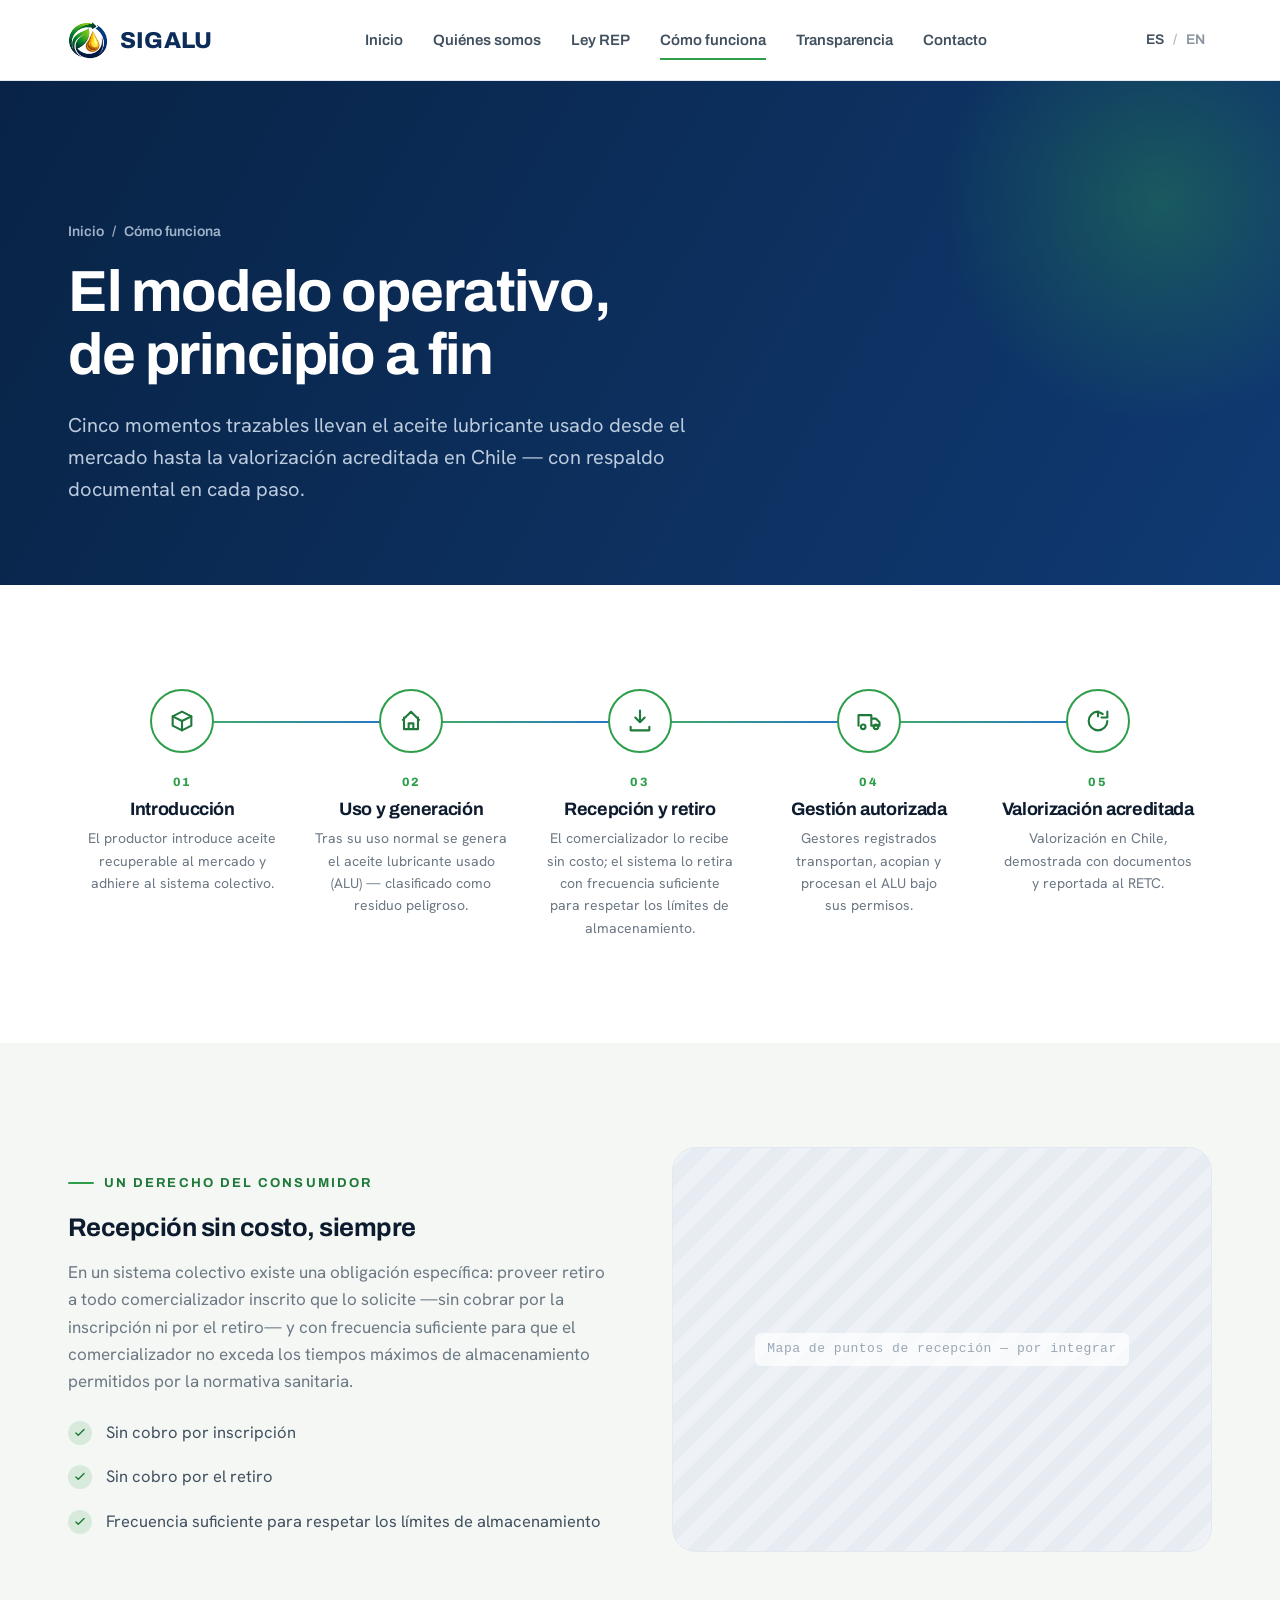
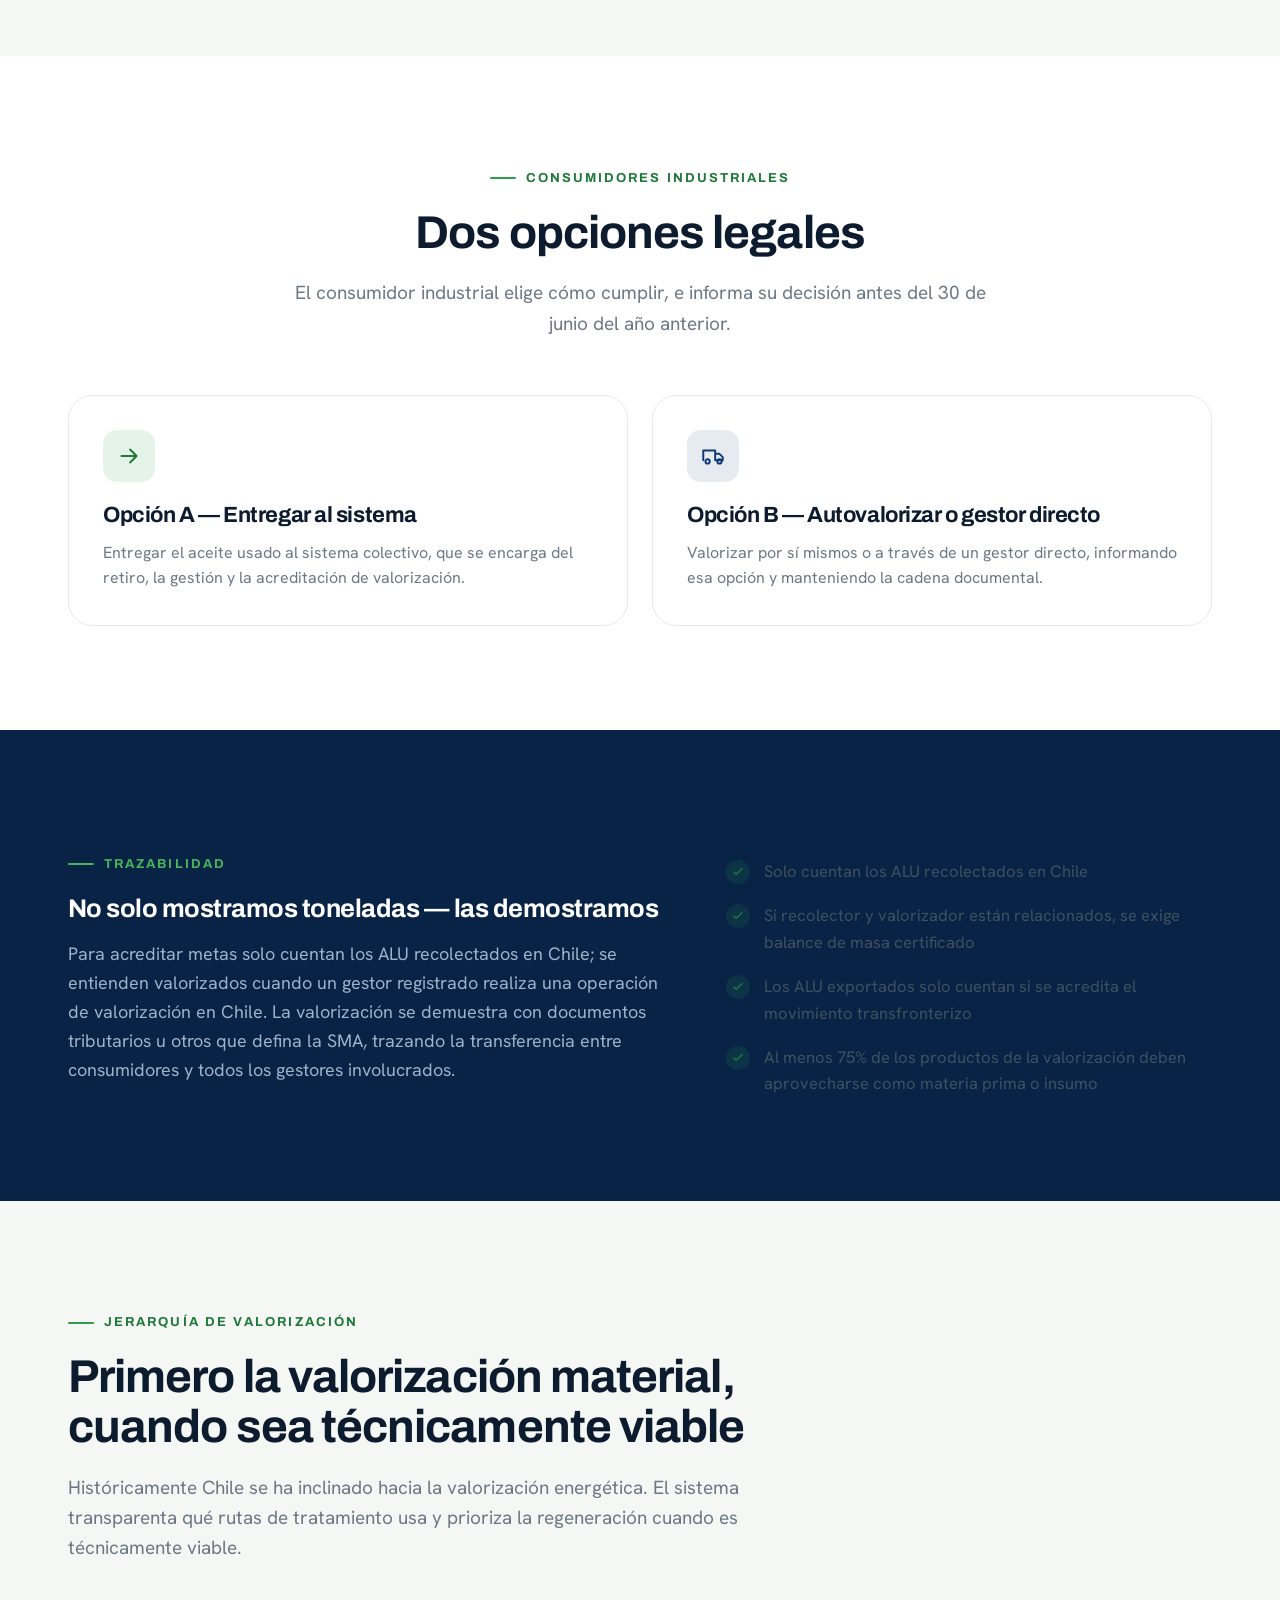
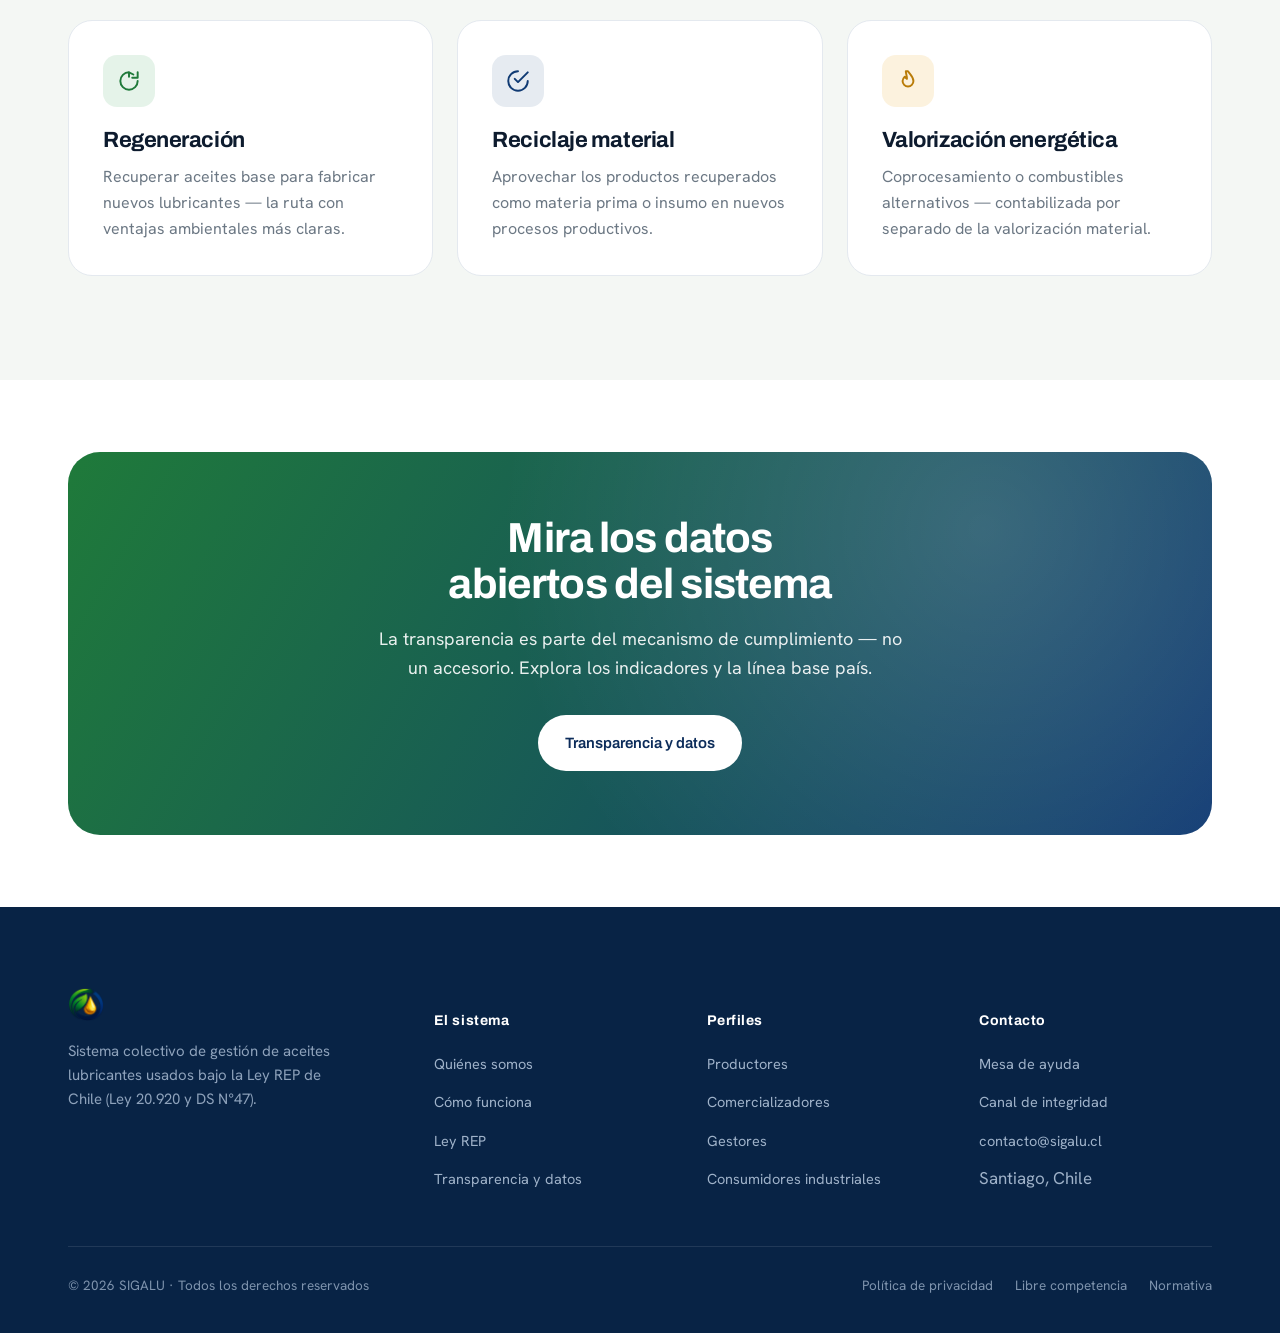
==== como-funciona.html @ 419e3ec1 "Initial release: sitio corporativo SIGALU Sitio multipágina (Home, Quiénes somos, Ley REP, Cómo func" ====
<!doctype html>
<html lang="es">
<head>
<meta charset="utf-8" />
<meta name="viewport" content="width=device-width, initial-scale=1" />
<title>Cómo funciona el sistema — SIGALU</title>
<meta name="description" content="Modelo operativo y trazabilidad del sistema colectivo de gestión de aceites lubricantes usados de SIGALU." />
<link rel="icon" type="image/png" href="assets/logo-icon.png" />
<link rel="stylesheet" href="styles.css" />
</head>
<body>

<header class="site-header static-solid">
  <div class="container bar">
    <a class="brand" href="index.html" aria-label="SIGALU inicio"><img class="mark" src="assets/logo-icon.png" alt="" /><span class="word">SIGALU</span></a>
    <nav class="nav">
      <a href="index.html" data-en="Home">Inicio</a>
      <a href="quienes-somos.html" data-en="About us">Quiénes somos</a>
      <a href="ley-rep.html" data-en="REP Law">Ley REP</a>
      <a href="como-funciona.html" class="active" data-en="How it works">Cómo funciona</a>
      <a href="transparencia.html" data-en="Transparency">Transparencia</a>
      <a href="contacto.html" data-en="Contact">Contacto</a>
    </nav>
    <div class="header-right">
      <div class="lang" role="group" aria-label="Idioma"><button data-lang="es" class="active">ES</button><span class="sep">/</span><button data-lang="en">EN</button></div>
      <button class="menu-toggle" aria-label="Menú"><span></span><span></span><span></span></button>
    </div>
  </div>
</header>
<nav class="mobile-nav">
  <a href="index.html" data-en="Home">Inicio</a>
  <a href="quienes-somos.html" data-en="About us">Quiénes somos</a>
  <a href="ley-rep.html" data-en="REP Law">Ley REP</a>
  <a href="como-funciona.html" data-en="How it works">Cómo funciona</a>
  <a href="transparencia.html" data-en="Transparency">Transparencia</a>
  <a href="contacto.html" data-en="Contact">Contacto</a>
</nav>

<section class="page-hero">
  <div class="container">
    <div class="crumbs"><a href="index.html" data-en="Home">Inicio</a><span>/</span><span data-en="How it works">Cómo funciona</span></div>
    <h1 data-en="The operating model, end to end">El modelo operativo, de principio a fin</h1>
    <p data-en="Five traceable moments take used lubricant oil from the market to accredited valorisation in Chile — backed by documentation at every step.">Cinco momentos trazables llevan el aceite lubricante usado desde el mercado hasta la valorización acreditada en Chile — con respaldo documental en cada paso.</p>
  </div>
</section>

<!-- Flujo detallado -->
<section class="section">
  <div class="container">
    <div class="flow reveal">
      <div class="flow-step">
        <div class="node"><svg viewBox="0 0 24 24" fill="none" stroke="currentColor" stroke-width="1.8"><path d="M4 8l8-4 8 4v8l-8 4-8-4V8z" stroke-linejoin="round"/><path d="M4 8l8 4 8-4M12 12v8" stroke-linecap="round" stroke-linejoin="round"/></svg></div>
        <div class="ftxt"><div class="st-num">01</div><h4 data-en="Introduction">Introducción</h4><p data-en="The producer places recoverable lubricant oil on the national market and adheres to the collective system.">El productor introduce aceite recuperable al mercado y adhiere al sistema colectivo.</p></div>
      </div>
      <div class="flow-step">
        <div class="node"><svg viewBox="0 0 24 24" fill="none" stroke="currentColor" stroke-width="1.8"><path d="M5 11l7-7 7 7M6 9v10h12V9M10 19v-5h4v5" stroke-linecap="round" stroke-linejoin="round"/></svg></div>
        <div class="ftxt"><div class="st-num">02</div><h4 data-en="Use & generation">Uso y generación</h4><p data-en="After normal use, the used lubricant oil (ALU) is generated — classified as hazardous waste.">Tras su uso normal se genera el aceite lubricante usado (ALU) — clasificado como residuo peligroso.</p></div>
      </div>
      <div class="flow-step">
        <div class="node"><svg viewBox="0 0 24 24" fill="none" stroke="currentColor" stroke-width="1.8"><path d="M12 3v10m0 0l-4-4m4 4l4-4M4 17v3h16v-3" stroke-linecap="round" stroke-linejoin="round"/></svg></div>
        <div class="ftxt"><div class="st-num">03</div><h4 data-en="Reception & pickup">Recepción y retiro</h4><p data-en="The distributor receives it at no cost; the system collects it with enough frequency to respect storage limits.">El comercializador lo recibe sin costo; el sistema lo retira con frecuencia suficiente para respetar los límites de almacenamiento.</p></div>
      </div>
      <div class="flow-step">
        <div class="node"><svg viewBox="0 0 24 24" fill="none" stroke="currentColor" stroke-width="1.8"><path d="M3 16V7h11v9M14 10h4l3 3v3h-7M7 19a2 2 0 100-4 2 2 0 000 4zM18 19a2 2 0 100-4 2 2 0 000 4z" stroke-linecap="round" stroke-linejoin="round"/></svg></div>
        <div class="ftxt"><div class="st-num">04</div><h4 data-en="Authorised management">Gestión autorizada</h4><p data-en="Registered managers transport, store and process the ALU under their permits.">Gestores registrados transportan, acopian y procesan el ALU bajo sus permisos.</p></div>
      </div>
      <div class="flow-step">
        <div class="node"><svg viewBox="0 0 24 24" fill="none" stroke="currentColor" stroke-width="1.8"><path d="M12 4a8 8 0 108 8M12 4v4M12 4l4 2M20 4v5h-5" stroke-linecap="round" stroke-linejoin="round"/></svg></div>
        <div class="ftxt"><div class="st-num">05</div><h4 data-en="Accredited valorisation">Valorización acreditada</h4><p data-en="Valorisation in Chile, demonstrated with documentation and reported to the RETC.">Valorización en Chile, demostrada con documentos y reportada al RETC.</p></div>
      </div>
    </div>
  </div>
</section>

<!-- Recepción sin costo -->
<section class="section section--soft">
  <div class="container">
    <div class="split">
      <div class="reveal">
        <span class="eyebrow" data-en="A consumer right">Un derecho del consumidor</span>
        <h2 data-en="Reception at no cost, always">Recepción sin costo, siempre</h2>
        <p style="margin-top:18px;font-size:17px;color:var(--muted)" data-en="In a collective system there is a specific obligation: to provide pickup to every registered distributor that requests it — without charging for registration or for collection — and with enough frequency so the distributor never exceeds the maximum storage times allowed by health rules.">En un sistema colectivo existe una obligación específica: proveer retiro a todo comercializador inscrito que lo solicite —sin cobrar por la inscripción ni por el retiro— y con frecuencia suficiente para que el comercializador no exceda los tiempos máximos de almacenamiento permitidos por la normativa sanitaria.</p>
        <ul class="feat-list">
          <li><span class="tick"><svg viewBox="0 0 24 24" fill="none" stroke="currentColor" stroke-width="2.4"><path d="M5 12l4 4 10-10" stroke-linecap="round" stroke-linejoin="round"/></svg></span><span data-en="No charge for registration">Sin cobro por inscripción</span></li>
          <li><span class="tick"><svg viewBox="0 0 24 24" fill="none" stroke="currentColor" stroke-width="2.4"><path d="M5 12l4 4 10-10" stroke-linecap="round" stroke-linejoin="round"/></svg></span><span data-en="No charge for pickup">Sin cobro por el retiro</span></li>
          <li><span class="tick"><svg viewBox="0 0 24 24" fill="none" stroke="currentColor" stroke-width="2.4"><path d="M5 12l4 4 10-10" stroke-linecap="round" stroke-linejoin="round"/></svg></span><span data-en="Sufficient frequency to respect storage limits">Frecuencia suficiente para respetar los límites de almacenamiento</span></li>
        </ul>
      </div>
      <div class="reveal d1">
        <div class="ph" style="aspect-ratio:4/3"><span data-en="Reception point map — to be integrated">Mapa de puntos de recepción — por integrar</span></div>
      </div>
    </div>
  </div>
</section>

<!-- Consumidor industrial: árbol de decisión -->
<section class="section">
  <div class="container">
    <div class="section-head center reveal">
      <span class="eyebrow" data-en="Industrial consumers">Consumidores industriales</span>
      <h2 data-en="Two legal options">Dos opciones legales</h2>
      <p data-en="Industrial consumers choose how to comply, and must report their decision before 30 June of the prior year.">El consumidor industrial elige cómo cumplir, e informa su decisión antes del 30 de junio del año anterior.</p>
    </div>
    <div class="grid g-2">
      <div class="card reveal"><span class="chip chip--green"><svg viewBox="0 0 24 24" fill="none" stroke="currentColor" stroke-width="1.8"><path d="M5 12h14M13 6l6 6-6 6" stroke-linecap="round" stroke-linejoin="round"/></svg></span><h3 data-en="Option A — Hand over to the system">Opción A — Entregar al sistema</h3><p data-en="Deliver the used oil to the collective system, which handles pickup, management and accreditation of valorisation.">Entregar el aceite usado al sistema colectivo, que se encarga del retiro, la gestión y la acreditación de valorización.</p></div>
      <div class="card reveal d1"><span class="chip chip--navy"><svg viewBox="0 0 24 24" fill="none" stroke="currentColor" stroke-width="1.8"><path d="M3 16V7h11v9M14 10h4l3 3v3h-7M7 19a2 2 0 100-4 2 2 0 000 4zM18 19a2 2 0 100-4 2 2 0 000 4z" stroke-linecap="round" stroke-linejoin="round"/></svg></span><h3 data-en="Option B — Self-valorise or direct manager">Opción B — Autovalorizar o gestor directo</h3><p data-en="Valorise by themselves or through a direct manager, reporting that option and keeping the documentary chain.">Valorizar por sí mismos o a través de un gestor directo, informando esa opción y manteniendo la cadena documental.</p></div>
    </div>
  </div>
</section>

<!-- Trazabilidad -->
<section class="section section--dark">
  <div class="container">
    <div class="split split--wide">
      <div class="reveal">
        <span class="eyebrow" data-en="Traceability">Trazabilidad</span>
        <h2 data-en="We don't just show tonnes — we prove them">No solo mostramos toneladas — las demostramos</h2>
        <p style="margin-top:18px;color:#9fb2c9;font-size:18px" data-en="To count towards targets, only ALU collected in Chile qualify; they count as valorised when a registered manager performs a valorisation operation in Chile. Valorisation is demonstrated with tax or other documents defined by the SMA, tracing transfers between consumers and all managers involved.">Para acreditar metas solo cuentan los ALU recolectados en Chile; se entienden valorizados cuando un gestor registrado realiza una operación de valorización en Chile. La valorización se demuestra con documentos tributarios u otros que defina la SMA, trazando la transferencia entre consumidores y todos los gestores involucrados.</p>
      </div>
      <div class="reveal d1">
        <ul class="feat-list">
          <li><span class="tick"><svg viewBox="0 0 24 24" fill="none" stroke="currentColor" stroke-width="2.4"><path d="M5 12l4 4 10-10" stroke-linecap="round" stroke-linejoin="round"/></svg></span><span data-en="Only ALU collected in Chile count towards targets">Solo cuentan los ALU recolectados en Chile</span></li>
          <li><span class="tick"><svg viewBox="0 0 24 24" fill="none" stroke="currentColor" stroke-width="2.4"><path d="M5 12l4 4 10-10" stroke-linecap="round" stroke-linejoin="round"/></svg></span><span data-en="If collector and valoriser are related, a certified mass balance is required">Si recolector y valorizador están relacionados, se exige balance de masa certificado</span></li>
          <li><span class="tick"><svg viewBox="0 0 24 24" fill="none" stroke="currentColor" stroke-width="2.4"><path d="M5 12l4 4 10-10" stroke-linecap="round" stroke-linejoin="round"/></svg></span><span data-en="Exported ALU only count if transboundary movement rules are met">Los ALU exportados solo cuentan si se acredita el movimiento transfronterizo</span></li>
          <li><span class="tick"><svg viewBox="0 0 24 24" fill="none" stroke="currentColor" stroke-width="2.4"><path d="M5 12l4 4 10-10" stroke-linecap="round" stroke-linejoin="round"/></svg></span><span data-en="At least 75% of products from valorisation must be used as raw material or input">Al menos 75% de los productos de la valorización deben aprovecharse como materia prima o insumo</span></li>
        </ul>
      </div>
    </div>
  </div>
</section>

<!-- Tipos de valorización -->
<section class="section section--soft">
  <div class="container">
    <div class="section-head reveal">
      <span class="eyebrow" data-en="Valorisation hierarchy">Jerarquía de valorización</span>
      <h2 data-en="Material valorisation first, where technically viable">Primero la valorización material, cuando sea técnicamente viable</h2>
      <p data-en="Historically Chile has leaned towards energy valorisation. The system transparently reports which treatment routes it uses and prioritises regeneration where it is technically feasible.">Históricamente Chile se ha inclinado hacia la valorización energética. El sistema transparenta qué rutas de tratamiento usa y prioriza la regeneración cuando es técnicamente viable.</p>
    </div>
    <div class="grid g-3">
      <div class="card reveal"><span class="chip chip--green"><svg viewBox="0 0 24 24" fill="none" stroke="currentColor" stroke-width="1.8"><path d="M12 4a8 8 0 108 8M12 4v4M12 4l4 2M20 4v5h-5" stroke-linecap="round" stroke-linejoin="round"/></svg></span><h3 data-en="Regeneration">Regeneración</h3><p data-en="Recover base oils to make new lubricants — the route with the clearest environmental advantages.">Recuperar aceites base para fabricar nuevos lubricantes — la ruta con ventajas ambientales más claras.</p></div>
      <div class="card reveal d1"><span class="chip chip--navy"><svg viewBox="0 0 24 24" fill="none" stroke="currentColor" stroke-width="1.8"><path d="M21 12a9 9 0 11-9-9M21 4l-9 9-3-3" stroke-linecap="round" stroke-linejoin="round"/></svg></span><h3 data-en="Material recycling">Reciclaje material</h3><p data-en="Use the recovered products as raw material or input in new productive processes.">Aprovechar los productos recuperados como materia prima o insumo en nuevos procesos productivos.</p></div>
      <div class="card reveal d2"><span class="chip chip--gold"><svg viewBox="0 0 24 24" fill="none" stroke="currentColor" stroke-width="1.8"><path d="M12 3c2 3 5 5 5 9a5 5 0 11-10 0c0-2 1-3 2-4 .5 1 1 1.5 2 2 0-3-1-5-1-7z" stroke-linejoin="round"/></svg></span><h3 data-en="Energy valorisation">Valorización energética</h3><p data-en="Co-processing or alternative fuels — accounted for separately from material valorisation.">Coprocesamiento o combustibles alternativos — contabilizada por separado de la valorización material.</p></div>
    </div>
  </div>
</section>

<section class="section section--tight">
  <div class="container">
    <div class="cta-band reveal">
      <h2 data-en="See the system's open data">Mira los datos abiertos del sistema</h2>
      <p data-en="Transparency is part of the compliance mechanism — not an accessory. Explore the indicators and the country baseline.">La transparencia es parte del mecanismo de cumplimiento — no un accesorio. Explora los indicadores y la línea base país.</p>
      <div class="btn-row"><a class="btn btn--white" href="transparencia.html" data-en="Transparency & data">Transparencia y datos</a></div>
    </div>
  </div>
</section>

<footer class="footer">
  <div class="container">
    <div class="footer-top">
      <div class="f-brand"><img src="assets/logo-icon.png" alt="SIGALU" /><p data-en="Collective system for the management of used lubricant oils under Chile's REP Law (Law 20.920 and DS N°47).">Sistema colectivo de gestión de aceites lubricantes usados bajo la Ley REP de Chile (Ley 20.920 y DS N°47).</p></div>
      <div><h5 data-en="The system">El sistema</h5><ul><li><a href="quienes-somos.html" data-en="About us">Quiénes somos</a></li><li><a href="como-funciona.html" data-en="How it works">Cómo funciona</a></li><li><a href="ley-rep.html" data-en="REP Law">Ley REP</a></li><li><a href="transparencia.html" data-en="Transparency & data">Transparencia y datos</a></li></ul></div>
      <div><h5 data-en="Profiles">Perfiles</h5><ul><li><a href="contacto.html" data-en="Producers">Productores</a></li><li><a href="contacto.html" data-en="Distributors">Comercializadores</a></li><li><a href="contacto.html" data-en="Managers">Gestores</a></li><li><a href="contacto.html" data-en="Industrial consumers">Consumidores industriales</a></li></ul></div>
      <div><h5 data-en="Contact">Contacto</h5><ul><li><a href="contacto.html" data-en="Help desk">Mesa de ayuda</a></li><li><a href="contacto.html" data-en="Integrity channel">Canal de integridad</a></li><li><a href="mailto:contacto@sigalu.cl">contacto@sigalu.cl</a></li><li><span data-en="Santiago, Chile">Santiago, Chile</span></li></ul></div>
    </div>
    <div class="footer-bottom">
      <span>© 2026 SIGALU · <span data-en="All rights reserved">Todos los derechos reservados</span></span>
      <div class="links"><a href="#" data-en="Privacy policy">Política de privacidad</a><a href="#" data-en="Free competition">Libre competencia</a><a href="ley-rep.html" data-en="Regulations">Normativa</a></div>
    </div>
  </div>
</footer>

<script src="site.js"></script>
</body>
</html>
---- styles.css ----
/* ============================================================
   SIGALU — Sistema de gestión REP de aceites lubricantes usados
   Design system
   ============================================================ */

@import url('https://fonts.googleapis.com/css2?family=Archivo:wght@500;600;700;800&family=Hanken+Grotesk:wght@400;500;600;700&display=swap');

:root{
  /* Brand — balanced navy / green with gold accent */
  --navy-900:#082345;
  --navy-800:#0c2c5a;
  --navy-700:#103a73;
  --navy-600:#16519b;
  --navy-500:#1f6fd4;     /* interactive blue */
  --green-800:#16632f;
  --green-700:#1f7a3a;
  --green-600:#2e9e4b;
  --green-500:#46b35d;
  --gold:#eaa017;
  --gold-soft:#f6c65a;

  /* Neutrals — cool-warm, low saturation */
  --ink:#0d1b2e;
  --slate:#41505f;
  --muted:#6c7884;
  --line:#e4e9ef;
  --line-soft:#eef2f6;
  --white:#ffffff;
  --soft:#f4f7f4;         /* faint green-white */
  --soft-blue:#eef3f8;    /* faint blue-white */

  --r-sm:10px;
  --r:16px;
  --r-lg:24px;
  --r-xl:32px;

  --shadow-sm:0 1px 2px rgba(13,27,46,.05), 0 2px 8px rgba(13,27,46,.04);
  --shadow:0 4px 14px rgba(13,27,46,.07), 0 16px 40px rgba(13,27,46,.06);
  --shadow-lg:0 24px 70px rgba(8,35,69,.18);

  --container:1200px;
  --ease:cubic-bezier(.22,.61,.36,1);

  --font-display:'Archivo', system-ui, sans-serif;
  --font-body:'Hanken Grotesk', system-ui, sans-serif;
}

*{box-sizing:border-box;}
html{scroll-behavior:smooth;}
@media (prefers-reduced-motion:reduce){html{scroll-behavior:auto;}}

body{
  margin:0;
  font-family:var(--font-body);
  color:var(--slate);
  background:var(--white);
  line-height:1.6;
  font-size:17px;
  -webkit-font-smoothing:antialiased;
  text-rendering:optimizeLegibility;
}

h1,h2,h3,h4{
  font-family:var(--font-display);
  color:var(--ink);
  line-height:1.08;
  margin:0;
  font-weight:700;
  letter-spacing:-.02em;
  text-wrap:balance;
}
p{margin:0;text-wrap:pretty;}
a{color:inherit;text-decoration:none;}
img{max-width:100%;display:block;}

/* ---------- layout ---------- */
.container{width:100%;max-width:var(--container);margin:0 auto;padding:0 28px;}
.section{padding:104px 0;}
.section--tight{padding:72px 0;}
.section--dark{background:var(--navy-900);color:#c9d6e6;}
.section--dark h1,.section--dark h2,.section--dark h3,.section--dark h4{color:#fff;}
.section--soft{background:var(--soft);}
.section--soft-blue{background:var(--soft-blue);}

.eyebrow{
  display:inline-flex;align-items:center;gap:10px;
  font-family:var(--font-display);
  font-weight:700;font-size:13px;letter-spacing:.16em;text-transform:uppercase;
  color:var(--green-700);
  margin-bottom:20px;
}
.eyebrow::before{content:"";width:26px;height:2px;background:var(--green-600);border-radius:2px;}
.section--dark .eyebrow{color:var(--green-500);}
.section--dark .eyebrow::before{background:var(--green-500);}

.section-head{max-width:720px;margin-bottom:56px;}
.section-head.center{margin-left:auto;margin-right:auto;text-align:center;}
.section-head h2{font-size:clamp(30px,4vw,46px);}
.section-head p{margin-top:20px;font-size:19px;color:var(--muted);}
.section--dark .section-head p{color:#9fb2c9;}

h1{font-size:clamp(36px,6vw,68px);}
.lead{font-size:21px;color:var(--slate);}

/* ---------- buttons ---------- */
.btn{
  display:inline-flex;align-items:center;justify-content:center;gap:10px;
  font-family:var(--font-display);font-weight:600;font-size:15px;
  padding:15px 26px;border-radius:999px;border:1.5px solid transparent;
  cursor:pointer;transition:transform .25s var(--ease),background .25s,box-shadow .25s,border-color .25s,color .25s;
  white-space:nowrap;
}
.btn svg{width:17px;height:17px;}
.btn:hover{transform:translateY(-2px);}
.btn--primary{background:var(--green-600);color:#fff;box-shadow:0 8px 22px rgba(46,158,75,.28);}
.btn--primary:hover{background:var(--green-700);box-shadow:0 12px 30px rgba(46,158,75,.34);}
.btn--navy{background:var(--navy-700);color:#fff;}
.btn--navy:hover{background:var(--navy-800);}
.btn--ghost{background:transparent;border-color:var(--line);color:var(--ink);}
.btn--ghost:hover{border-color:var(--navy-700);color:var(--navy-700);}
.btn--light{background:rgba(255,255,255,.12);border-color:rgba(255,255,255,.4);color:#fff;backdrop-filter:blur(6px);}
.btn--light:hover{background:rgba(255,255,255,.22);}
.btn--white{background:#fff;color:var(--navy-800);}
.btn--white:hover{box-shadow:var(--shadow);}

.textlink{
  display:inline-flex;align-items:center;gap:8px;font-family:var(--font-display);
  font-weight:600;color:var(--navy-600);font-size:15px;
}
.textlink svg{width:16px;height:16px;transition:transform .25s var(--ease);}
.textlink:hover svg{transform:translateX(4px);}

/* ---------- header / nav ---------- */
.site-header{
  position:fixed;top:0;left:0;right:0;z-index:100;
  transition:background .35s var(--ease),box-shadow .35s,border-color .35s;
  border-bottom:1px solid transparent;
}
.site-header .bar{
  display:flex;align-items:center;justify-content:space-between;gap:24px;
  height:80px;
}
.brand{display:flex;align-items:center;gap:12px;}
.brand img.mark{height:38px;width:auto;}
.brand .word{font-family:var(--font-display);font-weight:800;font-size:23px;letter-spacing:.01em;line-height:1;}
.brand img.full{height:34px;width:auto;display:none;}

/* transparent over hero (default) */
.site-header .word{color:#fff;}
.nav a{color:rgba(255,255,255,.86);}
.nav a:hover{color:#fff;}
.lang button{color:rgba(255,255,255,.86);}
.menu-toggle span{background:#fff;}

/* scrolled / solid */
.site-header.solid{background:rgba(255,255,255,.88);backdrop-filter:saturate(160%) blur(14px);border-color:var(--line);box-shadow:0 2px 20px rgba(13,27,46,.05);}
.site-header.solid .word{color:var(--navy-800);}
.site-header.solid .nav a{color:var(--slate);}
.site-header.solid .nav a:hover{color:var(--navy-800);}
.site-header.solid .lang button{color:var(--slate);}
.site-header.solid .menu-toggle span{background:var(--navy-800);}
/* internal pages always solid */
.site-header.static-solid{position:sticky;background:rgba(255,255,255,.9);backdrop-filter:saturate(160%) blur(14px);border-color:var(--line);}
.site-header.static-solid .word{color:var(--navy-800);}
.site-header.static-solid .nav a{color:var(--slate);}
.site-header.static-solid .nav a:hover{color:var(--navy-800);}
.site-header.static-solid .lang button{color:var(--slate);}
.site-header.static-solid .menu-toggle span{background:var(--navy-800);}

.nav{display:flex;align-items:center;gap:30px;}
.nav a{font-family:var(--font-display);font-weight:600;font-size:15px;position:relative;transition:color .2s;padding:6px 0;}
.nav a::after{content:"";position:absolute;left:0;right:0;bottom:-2px;height:2px;background:var(--green-600);transform:scaleX(0);transform-origin:left;transition:transform .25s var(--ease);}
.nav a:hover::after,.nav a.active::after{transform:scaleX(1);}

.header-right{display:flex;align-items:center;gap:18px;}
.lang{display:flex;align-items:center;gap:2px;font-family:var(--font-display);font-weight:600;font-size:14px;}
.lang button{background:none;border:none;cursor:pointer;padding:4px 7px;border-radius:6px;font:inherit;opacity:.6;transition:opacity .2s,color .2s;}
.lang button.active{opacity:1;color:var(--green-600);}
.lang .sep{opacity:.4;}

.menu-toggle{display:none;flex-direction:column;gap:5px;background:none;border:none;cursor:pointer;padding:8px;}
.menu-toggle span{width:24px;height:2px;border-radius:2px;transition:.3s;}

/* mobile nav drawer */
.mobile-nav{
  position:fixed;inset:0;z-index:99;background:var(--navy-900);
  display:flex;flex-direction:column;justify-content:center;gap:8px;padding:40px;
  transform:translateX(100%);transition:transform .4s var(--ease);
}
.mobile-nav.open{transform:none;}
.mobile-nav a{font-family:var(--font-display);font-weight:700;font-size:28px;color:#fff;padding:12px 0;border-bottom:1px solid rgba(255,255,255,.08);}

/* ---------- hero ---------- */
.hero{position:relative;min-height:100vh;display:flex;align-items:center;overflow:hidden;color:#fff;}
.hero__video{position:absolute;inset:0;z-index:0;background:#08213f;}
.hero__video video{position:absolute;inset:0;width:100%;height:100%;object-fit:cover;}
.hero__video::after{
  content:"";position:absolute;inset:0;
  background:
    linear-gradient(105deg, rgba(8,35,69,.80) 0%, rgba(8,35,69,.52) 38%, rgba(8,35,69,.18) 70%, rgba(22,99,47,.12) 100%),
    linear-gradient(0deg, rgba(8,35,69,.50) 0%, rgba(8,35,69,0) 42%);
}
.hero__inner{position:relative;z-index:2;padding-top:120px;padding-bottom:60px;width:100%;}
.hero__badge{
  display:inline-flex;align-items:center;gap:10px;
  background:rgba(255,255,255,.1);border:1px solid rgba(255,255,255,.22);
  backdrop-filter:blur(6px);
  padding:9px 16px 9px 12px;border-radius:999px;font-size:13.5px;font-weight:600;
  font-family:var(--font-display);letter-spacing:.01em;margin-bottom:26px;
}
.hero__badge .dot{width:8px;height:8px;border-radius:50%;background:var(--green-500);box-shadow:0 0 0 4px rgba(70,179,93,.25);}
.hero h1{color:#fff;max-width:16ch;font-size:clamp(40px,6.4vw,76px);font-weight:800;}
.hero h1 .accent{color:var(--gold-soft);}
.hero__sub{margin-top:26px;font-size:clamp(18px,2vw,22px);color:rgba(255,255,255,.9);max-width:60ch;}
.hero__cta{display:flex;flex-wrap:wrap;gap:14px;margin-top:38px;}
.hero__scroll{position:absolute;bottom:30px;left:50%;transform:translateX(-50%);z-index:2;display:flex;flex-direction:column;align-items:center;gap:8px;color:rgba(255,255,255,.7);font-size:12px;letter-spacing:.18em;text-transform:uppercase;font-family:var(--font-display);font-weight:600;}
.hero__scroll .mouse{width:22px;height:36px;border:2px solid rgba(255,255,255,.5);border-radius:14px;position:relative;}
.hero__scroll .mouse::after{content:"";position:absolute;top:6px;left:50%;width:3px;height:7px;background:#fff;border-radius:2px;transform:translateX(-50%);animation:scrolly 1.8s var(--ease) infinite;}
@keyframes scrolly{0%{opacity:0;transform:translate(-50%,0);}40%{opacity:1;}80%{opacity:0;transform:translate(-50%,10px);}100%{opacity:0;}}

/* hero KPI strip */
.hero-kpis{position:relative;z-index:2;border-top:1px solid rgba(255,255,255,.16);margin-top:54px;padding-top:30px;display:grid;grid-template-columns:repeat(4,1fr);gap:24px;}
.hero-kpis .k{}
.hero-kpis .k .num{font-family:var(--font-display);font-weight:800;font-size:clamp(28px,3.4vw,42px);color:#fff;line-height:1;letter-spacing:-.03em;}
.hero-kpis .k .num .u{font-size:.5em;color:var(--gold-soft);margin-left:3px;}
.hero-kpis .k .lbl{margin-top:10px;font-size:13.5px;color:rgba(255,255,255,.72);max-width:24ch;}

/* ---------- generic cards / grid ---------- */
.grid{display:grid;gap:24px;}
.g-2{grid-template-columns:repeat(2,1fr);}
.g-3{grid-template-columns:repeat(3,1fr);}
.g-4{grid-template-columns:repeat(4,1fr);}

.card{background:#fff;border:1px solid var(--line);border-radius:var(--r-lg);padding:34px;transition:transform .35s var(--ease),box-shadow .35s,border-color .35s;}
.card:hover{transform:translateY(-5px);box-shadow:var(--shadow);border-color:transparent;}
.card h3{font-size:22px;margin-bottom:12px;}
.card p{font-size:16px;color:var(--muted);}

/* icon chip */
.chip{width:52px;height:52px;border-radius:14px;display:grid;place-items:center;margin-bottom:22px;}
.chip svg{width:26px;height:26px;}
.chip--green{background:rgba(46,158,75,.12);color:var(--green-700);}
.chip--navy{background:rgba(16,58,115,.1);color:var(--navy-700);}
.chip--gold{background:rgba(234,160,23,.14);color:#b97c08;}

/* profile access cards */
.profile-card{
  position:relative;display:flex;flex-direction:column;gap:16px;
  background:#fff;border:1px solid var(--line);border-radius:var(--r-lg);
  padding:30px;overflow:hidden;transition:transform .35s var(--ease),box-shadow .35s,border-color .35s;
}
.profile-card::before{content:"";position:absolute;left:0;top:0;bottom:0;width:4px;background:var(--green-600);transform:scaleY(0);transform-origin:top;transition:transform .35s var(--ease);}
.profile-card:hover{transform:translateY(-5px);box-shadow:var(--shadow);border-color:transparent;}
.profile-card:hover::before{transform:scaleY(1);}
.profile-card .pc-top{display:flex;align-items:center;justify-content:space-between;}
.profile-card .pc-num{font-family:var(--font-display);font-weight:800;font-size:14px;color:var(--line);letter-spacing:.05em;}
.profile-card h3{font-size:20px;}
.profile-card p{font-size:15px;color:var(--muted);flex:1;}
.profile-card .textlink{margin-top:4px;}

/* message / pillar list */
.pillar{display:flex;gap:20px;padding:28px 0;border-top:1px solid var(--line);}
.pillar:last-child{border-bottom:1px solid var(--line);}
.pillar .pn{font-family:var(--font-display);font-weight:800;font-size:15px;color:var(--green-600);min-width:42px;}
.pillar h3{font-size:21px;margin-bottom:8px;}
.pillar p{font-size:16px;color:var(--muted);max-width:62ch;}

/* ---------- process flow ---------- */
.flow{display:grid;grid-template-columns:repeat(5,1fr);gap:0;position:relative;}
.flow-step{position:relative;padding:0 18px;text-align:center;}
.flow-step .node{width:64px;height:64px;border-radius:50%;background:#fff;border:2px solid var(--green-600);color:var(--green-700);display:grid;place-items:center;margin:0 auto 20px;position:relative;z-index:2;}
.flow-step .node svg{width:28px;height:28px;}
.flow-step:not(:last-child)::after{content:"";position:absolute;top:32px;left:50%;width:100%;height:2px;background:linear-gradient(90deg,var(--green-500),var(--navy-500));z-index:1;}
.flow-step .st-num{font-family:var(--font-display);font-weight:800;font-size:12px;letter-spacing:.14em;color:var(--green-600);text-transform:uppercase;}
.flow-step h4{font-size:18px;margin:8px 0 8px;}
.flow-step p{font-size:14px;color:var(--muted);}
.section--dark .flow-step .node{background:var(--navy-800);}
.section--dark .flow-step p{color:#9fb2c9;}

/* ---------- timeline ---------- */
.timeline{position:relative;padding-left:0;}
.tl-item{display:grid;grid-template-columns:170px 1fr;gap:32px;padding:26px 0;border-top:1px solid var(--line);align-items:start;}
.tl-item:last-child{border-bottom:1px solid var(--line);}
.tl-date{font-family:var(--font-display);font-weight:800;color:var(--navy-700);font-size:17px;}
.tl-date .tag{display:block;font-size:12px;font-weight:600;letter-spacing:.06em;text-transform:uppercase;margin-top:6px;}
.tl-tag-now{color:var(--green-600);}
.tl-tag-future{color:var(--gold);}
.tl-body h4{font-size:19px;margin-bottom:7px;}
.tl-body p{font-size:16px;color:var(--muted);}

/* ---------- stat / data viz ---------- */
.statbar{margin-top:14px;}
.statbar .track{height:14px;border-radius:999px;background:var(--line);overflow:hidden;display:flex;}
.statbar .fill{height:100%;}
.bar-legend{display:flex;gap:20px;margin-top:14px;flex-wrap:wrap;font-size:14px;}
.bar-legend span{display:inline-flex;align-items:center;gap:8px;color:var(--slate);}
.bar-legend i{width:12px;height:12px;border-radius:3px;display:inline-block;}

/* goals chart */
.goals{display:flex;align-items:flex-end;gap:10px;height:230px;padding-top:20px;}
.goal-col{flex:1;display:flex;flex-direction:column;align-items:center;gap:10px;height:100%;justify-content:flex-end;}
.goal-col .bar{width:100%;max-width:46px;border-radius:8px 8px 0 0;background:linear-gradient(180deg,var(--green-500),var(--green-700));position:relative;transition:height 1s var(--ease);}
.goal-col .v{font-family:var(--font-display);font-weight:700;font-size:13px;color:var(--ink);}
.goal-col .yr{font-size:12px;color:var(--muted);font-weight:600;}

/* ---------- table ---------- */
.table-wrap{border:1px solid var(--line);border-radius:var(--r);overflow:hidden;}
table.data{width:100%;border-collapse:collapse;font-size:15px;}
table.data th{background:var(--soft-blue);text-align:left;font-family:var(--font-display);font-weight:700;color:var(--navy-800);padding:16px 20px;font-size:14px;}
table.data td{padding:16px 20px;border-top:1px solid var(--line);color:var(--slate);vertical-align:top;}
table.data tr:hover td{background:var(--soft);}

/* ---------- socios ---------- */
.socios{display:grid;grid-template-columns:repeat(4,1fr);gap:20px;}
.socio{
  display:flex;align-items:center;justify-content:center;flex-direction:column;gap:10px;
  background:#fff;border:1px solid var(--line);border-radius:var(--r);padding:30px 20px;min-height:120px;
  transition:transform .3s var(--ease),box-shadow .3s;
}
.socio:hover{transform:translateY(-4px);box-shadow:var(--shadow-sm);}
.socio .name{font-family:var(--font-display);font-weight:800;font-size:21px;color:var(--navy-800);letter-spacing:.02em;}
.socio .role{font-size:12px;color:var(--muted);letter-spacing:.04em;}

/* ---------- callout / note ---------- */
.note{display:flex;gap:16px;background:var(--soft-blue);border-radius:var(--r);padding:24px 26px;border-left:4px solid var(--navy-600);}
.note.green{background:var(--soft);border-left-color:var(--green-600);}
.note.gold{background:rgba(234,160,23,.08);border-left-color:var(--gold);}
.note .ico{flex-shrink:0;color:var(--navy-600);}
.note.green .ico{color:var(--green-700);}
.note.gold .ico{color:#b97c08;}
.note p{font-size:15.5px;color:var(--slate);}
.note strong{color:var(--ink);}

/* definitions */
.def-grid{display:grid;grid-template-columns:repeat(2,1fr);gap:20px;}
.def{background:#fff;border:1px solid var(--line);border-radius:var(--r);padding:26px;}
.def h4{font-size:18px;color:var(--green-700);margin-bottom:8px;}
.def p{font-size:15px;color:var(--muted);}

/* image placeholder */
.ph{
  position:relative;border-radius:var(--r-lg);overflow:hidden;
  background:repeating-linear-gradient(135deg,#eef2f6 0 14px,#e6ecf2 14px 28px);
  display:grid;place-items:center;color:#9aa7b5;font-family:'Courier New',monospace;font-size:13px;letter-spacing:.04em;
  border:1px solid var(--line);
}
.ph span{background:rgba(255,255,255,.7);padding:6px 12px;border-radius:6px;}

/* ---------- footer ---------- */
.footer{background:var(--navy-900);color:#9fb2c9;padding:80px 0 36px;}
.footer-top{display:grid;grid-template-columns:1.4fr 1fr 1fr 1fr;gap:40px;padding-bottom:54px;border-bottom:1px solid rgba(255,255,255,.1);}
.footer .f-brand img{height:34px;margin-bottom:18px;}
.footer .f-brand p{font-size:15px;color:#8ea2bb;max-width:34ch;}
.footer h5{font-family:var(--font-display);font-weight:700;color:#fff;font-size:14px;letter-spacing:.04em;margin-bottom:18px;}
.footer ul{list-style:none;padding:0;margin:0;display:flex;flex-direction:column;gap:11px;}
.footer ul a{font-size:14.5px;color:#9fb2c9;transition:color .2s;}
.footer ul a:hover{color:#fff;}
.footer-note{display:flex;gap:14px;align-items:flex-start;background:rgba(255,255,255,.05);border-radius:var(--r);padding:18px 22px;margin-top:30px;}
.footer-note .ico{color:var(--green-500);flex-shrink:0;}
.footer-note p{font-size:14px;color:#bccbdd;}
.footer-bottom{display:flex;justify-content:space-between;align-items:center;flex-wrap:wrap;gap:16px;padding-top:28px;font-size:13.5px;color:#7e93ad;}
.footer-bottom .links{display:flex;gap:22px;flex-wrap:wrap;}
.footer-bottom a:hover{color:#fff;}

/* ---------- page hero (internal) ---------- */
.page-hero{background:linear-gradient(120deg,var(--navy-900),var(--navy-700));color:#fff;padding:140px 0 80px;position:relative;overflow:hidden;}
.page-hero::after{content:"";position:absolute;right:-120px;top:-120px;width:480px;height:480px;border-radius:50%;background:radial-gradient(circle,rgba(46,158,75,.35),transparent 65%);}
.page-hero .crumbs{font-size:14px;color:#9fb2c9;margin-bottom:18px;font-family:var(--font-display);font-weight:600;display:flex;gap:8px;align-items:center;}
.page-hero .crumbs a:hover{color:#fff;}
.page-hero h1{color:#fff;font-size:clamp(34px,5vw,58px);max-width:18ch;}
.page-hero p{margin-top:22px;font-size:20px;color:#bccbdd;max-width:58ch;}

/* ---------- reveal animation ---------- */
.reveal{opacity:0;transform:translateY(28px);transition:opacity .7s var(--ease),transform .7s var(--ease);}
.reveal.in{opacity:1;transform:none;}
.reveal.d1{transition-delay:.08s;}
.reveal.d2{transition-delay:.16s;}
.reveal.d3{transition-delay:.24s;}
.reveal.d4{transition-delay:.32s;}
@media (prefers-reduced-motion:reduce){.reveal{opacity:1;transform:none;transition:none;}}

/* ---------- split / feature rows ---------- */
.split{display:grid;grid-template-columns:1fr 1fr;gap:64px;align-items:center;}
.split--wide{grid-template-columns:1.1fr .9fr;}
.feat-list{list-style:none;padding:0;margin:24px 0 0;display:flex;flex-direction:column;gap:18px;}
.feat-list li{display:flex;gap:14px;font-size:16.5px;color:var(--slate);}
.feat-list .tick{flex-shrink:0;width:24px;height:24px;border-radius:50%;background:rgba(46,158,75,.14);color:var(--green-700);display:grid;place-items:center;margin-top:2px;}
.feat-list .tick svg{width:14px;height:14px;}

.stat-inline{display:flex;gap:48px;flex-wrap:wrap;margin-top:8px;}
.stat-inline .si .n{font-family:var(--font-display);font-weight:800;font-size:42px;color:var(--navy-800);line-height:1;letter-spacing:-.03em;}
.stat-inline .si .l{font-size:14px;color:var(--muted);margin-top:8px;max-width:20ch;}

/* contact */
.contact-grid{display:grid;grid-template-columns:1fr 1fr;gap:28px;}
.contact-card{background:#fff;border:1px solid var(--line);border-radius:var(--r-lg);padding:34px;}
.contact-card h3{font-size:20px;margin-bottom:6px;}
.contact-card .who{font-size:13px;font-weight:700;letter-spacing:.05em;text-transform:uppercase;color:var(--green-600);font-family:var(--font-display);margin-bottom:18px;display:block;}
.contact-card .row{display:flex;gap:12px;align-items:center;padding:10px 0;font-size:15px;color:var(--slate);}
.contact-card .row svg{width:18px;height:18px;color:var(--navy-600);flex-shrink:0;}
.form-field{margin-bottom:18px;}
.form-field label{display:block;font-family:var(--font-display);font-weight:600;font-size:14px;color:var(--ink);margin-bottom:8px;}
.form-field input,.form-field select,.form-field textarea{
  width:100%;padding:13px 16px;border:1.5px solid var(--line);border-radius:var(--r-sm);
  font:inherit;font-size:15px;color:var(--ink);background:#fff;transition:border-color .2s,box-shadow .2s;
}
.form-field input:focus,.form-field select:focus,.form-field textarea:focus{outline:none;border-color:var(--green-600);box-shadow:0 0 0 4px rgba(46,158,75,.12);}
.form-field textarea{resize:vertical;min-height:120px;}

/* cta band */
.cta-band{background:linear-gradient(120deg,var(--green-700),var(--navy-700));border-radius:var(--r-xl);padding:64px;text-align:center;color:#fff;position:relative;overflow:hidden;}
.cta-band::before{content:"";position:absolute;inset:0;background:radial-gradient(circle at 80% 20%,rgba(255,255,255,.16),transparent 50%);}
.cta-band > *{position:relative;z-index:1;}
.cta-band h2{color:#fff;font-size:clamp(28px,3.6vw,42px);max-width:20ch;margin:0 auto;}
.cta-band p{color:rgba(255,255,255,.9);margin:18px auto 0;max-width:54ch;font-size:18px;}
.cta-band .btn-row{display:flex;gap:14px;justify-content:center;margin-top:32px;flex-wrap:wrap;}

/* ---------- responsive ---------- */
@media (max-width:1000px){
  .nav{display:none;}
  .menu-toggle{display:flex;}
  .split,.split--wide{grid-template-columns:1fr;gap:40px;}
  .footer-top{grid-template-columns:1fr 1fr;gap:32px;}
  .g-4{grid-template-columns:repeat(2,1fr);}
  .flow{grid-template-columns:1fr;gap:14px;}
  .flow-step{display:flex;text-align:left;gap:18px;align-items:flex-start;padding:0;}
  .flow-step .node{margin:0;flex-shrink:0;width:54px;height:54px;}
  .flow-step:not(:last-child)::after{display:none;}
  .flow-step .ftxt h4{margin-top:4px;}
  .socios{grid-template-columns:repeat(2,1fr);}
}
@media (max-width:680px){
  body{font-size:16px;}
  .section{padding:72px 0;}
  .container{padding:0 20px;}
  .hero-kpis{grid-template-columns:repeat(2,1fr);gap:24px 16px;}
  .g-2,.g-3,.g-4,.def-grid,.contact-grid,.socios{grid-template-columns:1fr;}
  .tl-item{grid-template-columns:1fr;gap:8px;}
  .stat-inline{gap:28px;}
  .cta-band{padding:40px 26px;}
  .hero__inner{padding-top:104px;}
}
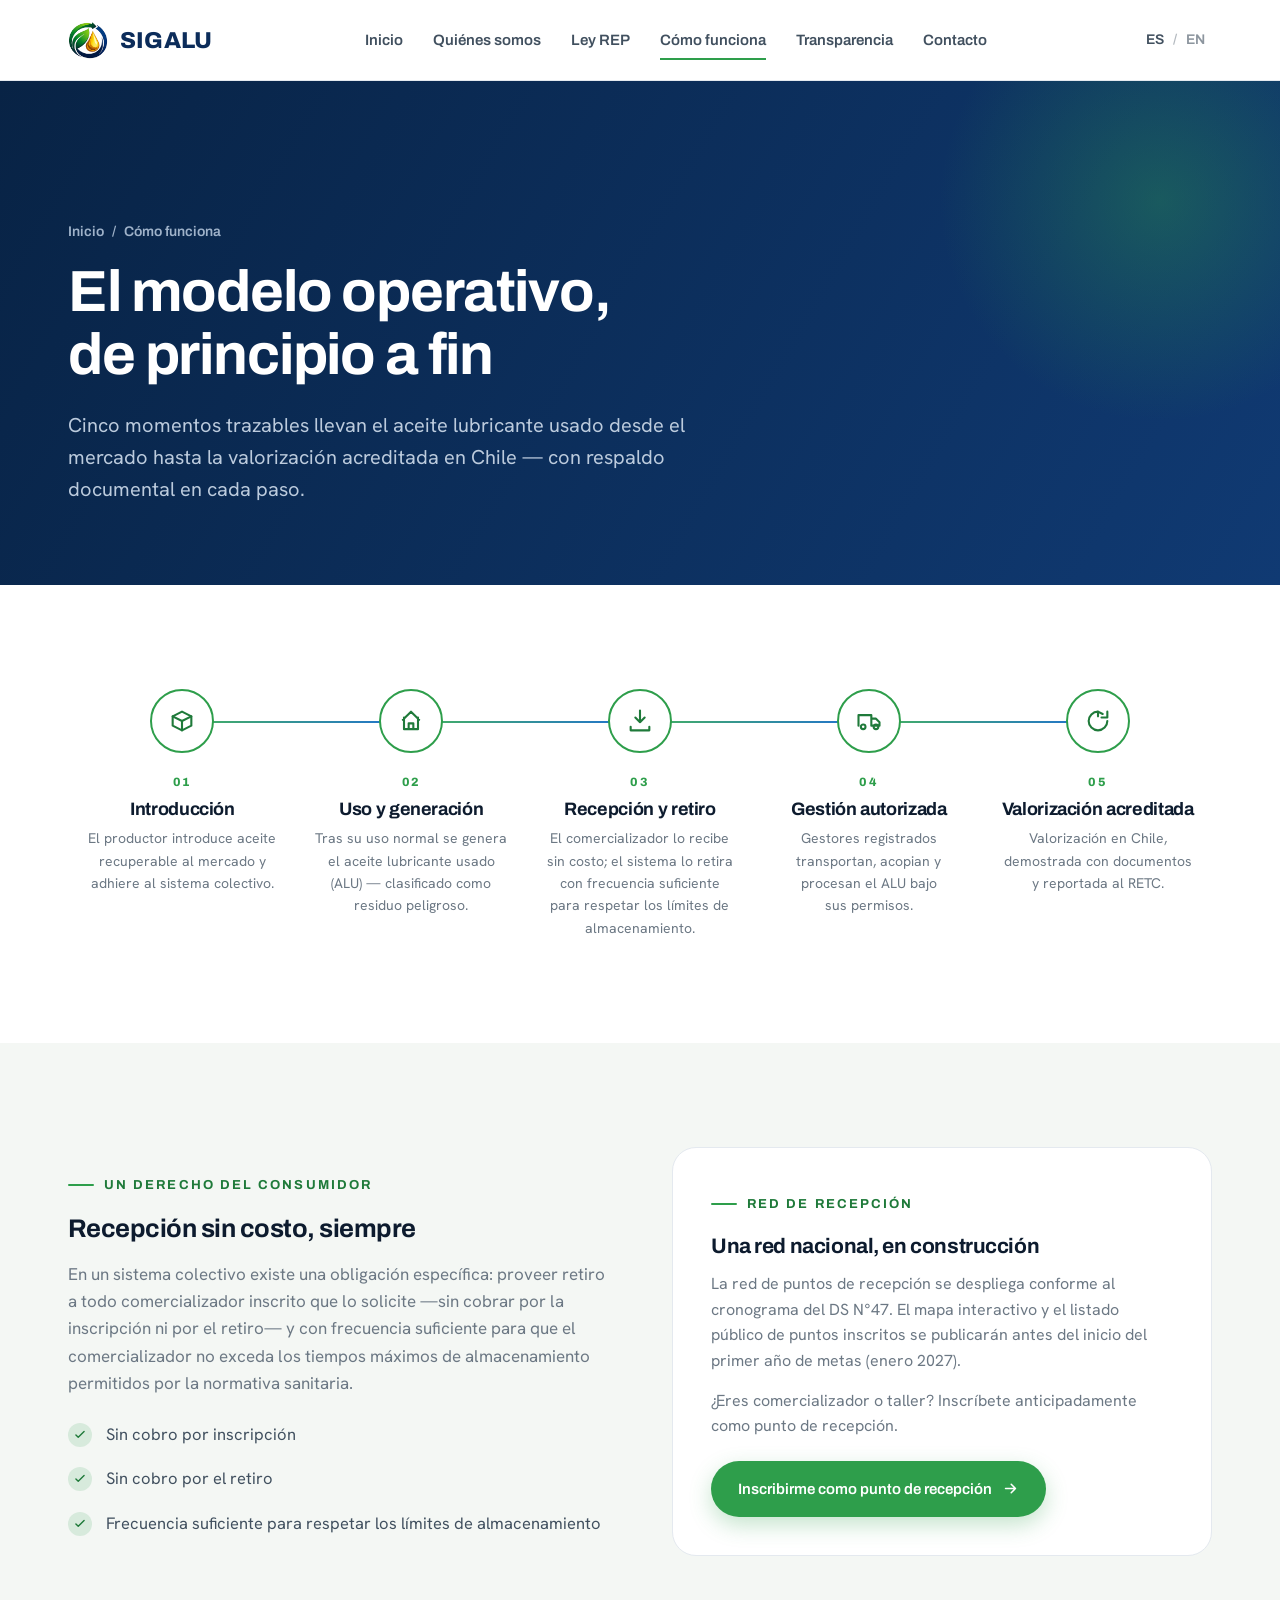
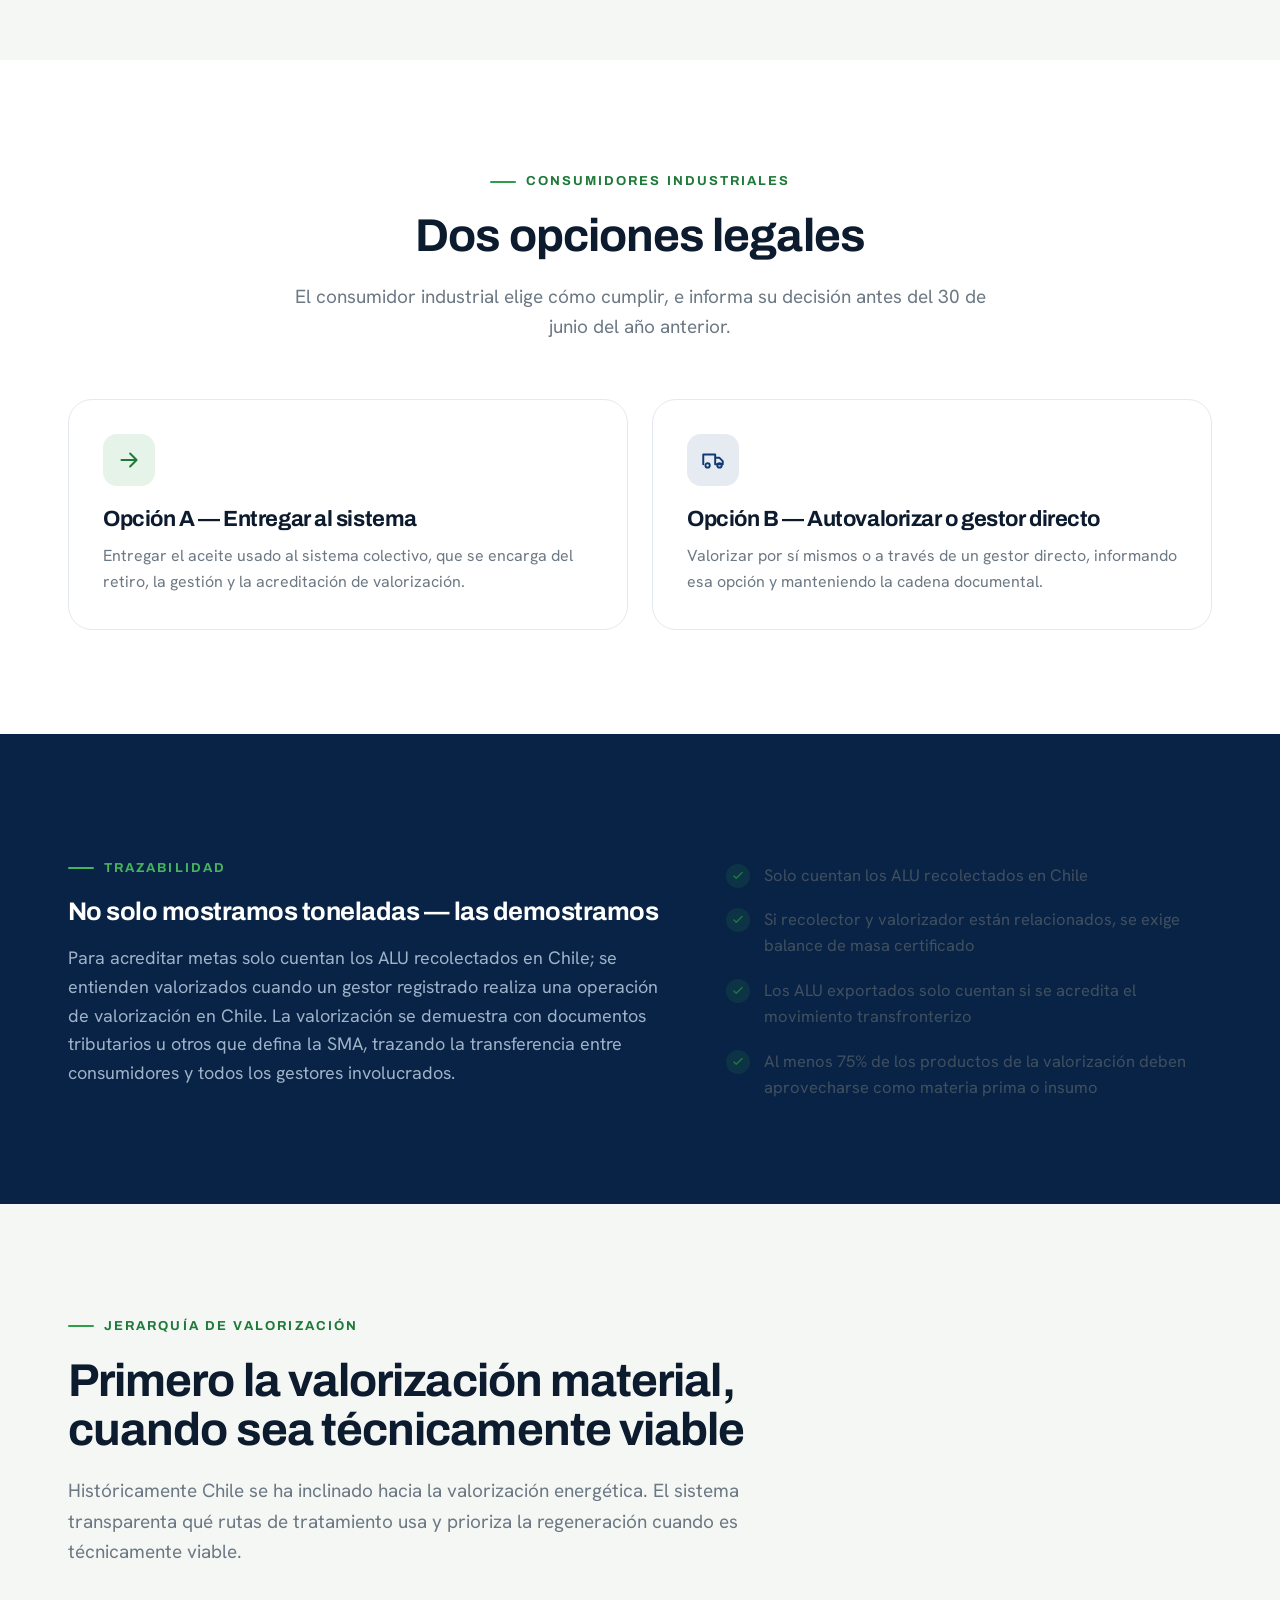
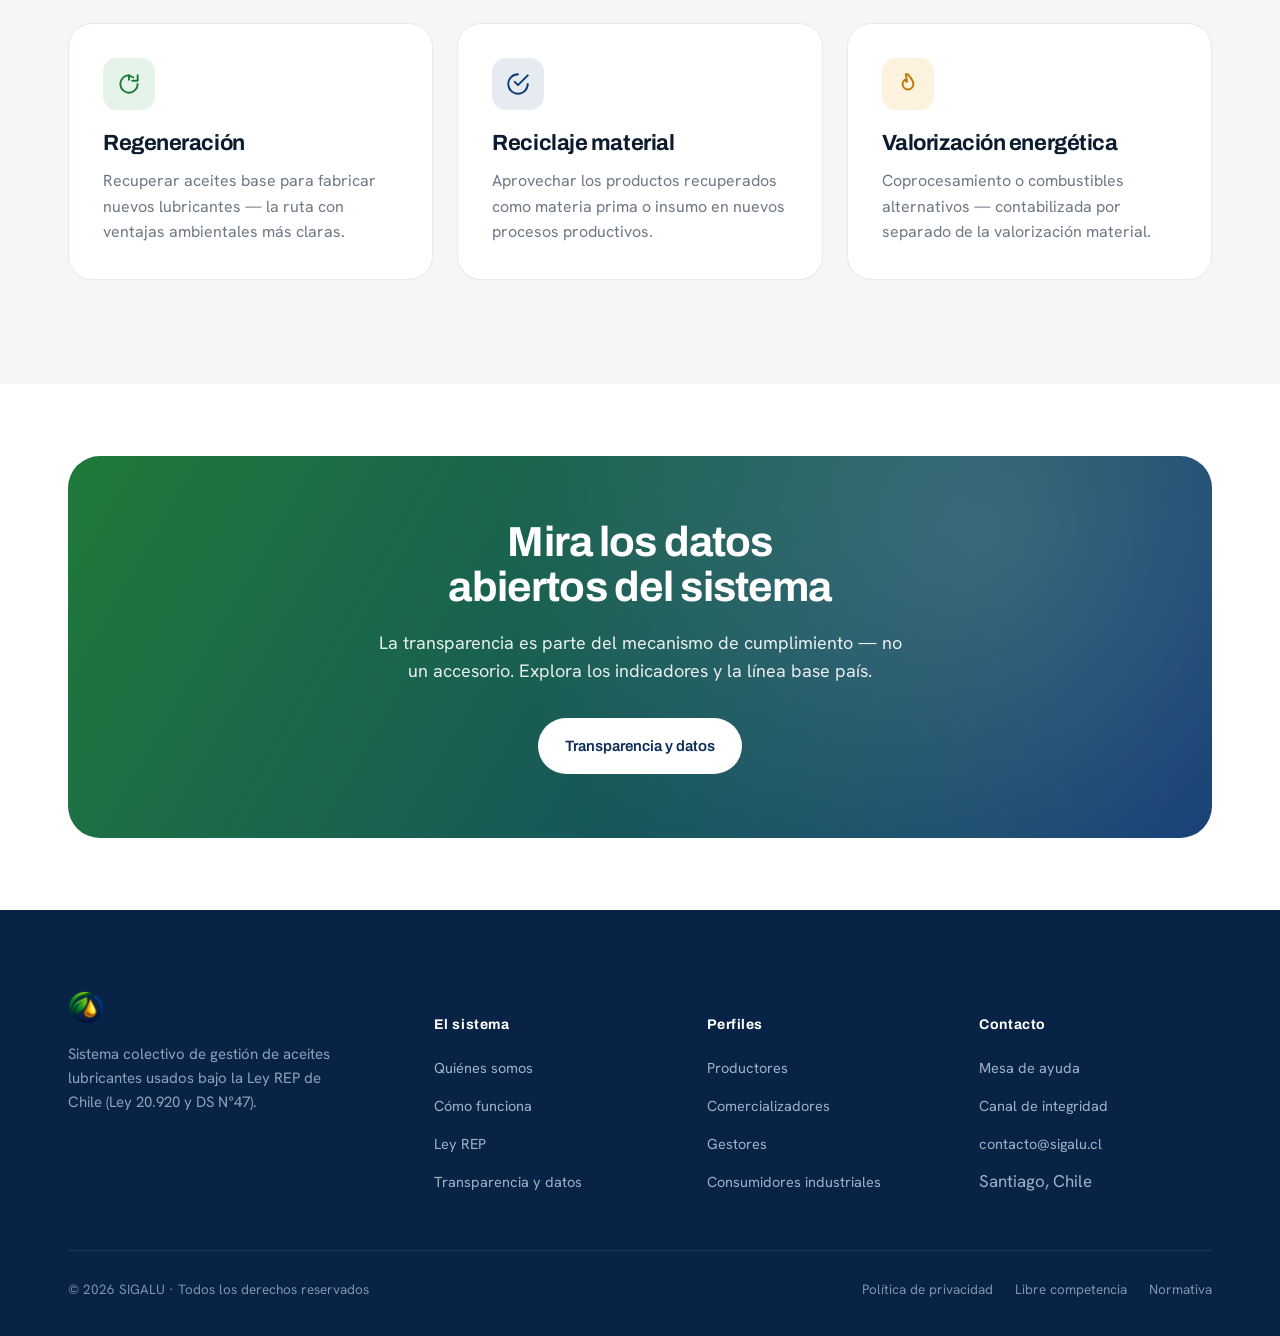
==== commit 1703c727: "mejoras corporativas: páginas legales, hoja de ruta, schema.org, limpieza assets - privacidad.html y" ====
--- a/como-funciona.html
+++ b/como-funciona.html
@@ -87,7 +87,14 @@
         </ul>
       </div>
       <div class="reveal d1">
-        <div class="ph" style="aspect-ratio:4/3"><span data-en="Reception point map — to be integrated">Mapa de puntos de recepción — por integrar</span></div>
+        <div class="card" style="padding:38px">
+          <span class="eyebrow" data-en="Reception network">Red de recepción</span>
+          <h3 style="font-size:21px" data-en="A national network, under construction">Una red nacional, en construcción</h3>
+          <p style="margin-top:14px;font-size:16px;color:var(--muted)" data-en="The reception point network is being deployed in line with the DS N°47 timeline. The interactive map and the public list of registered points will be published before the first year of targets begins (January 2027).">La red de puntos de recepción se despliega conforme al cronograma del DS N°47. El mapa interactivo y el listado público de puntos inscritos se publicarán antes del inicio del primer año de metas (enero 2027).</p>
+          <p style="margin-top:14px;font-size:16px;color:var(--muted)" data-en="Are you a distributor or workshop? Register early as a reception point.">¿Eres comercializador o taller? Inscríbete anticipadamente como punto de recepción.</p>
+          <a class="btn btn--primary" style="margin-top:22px" href="contacto.html"><span data-en="Register as a reception point">Inscribirme como punto de recepción</span>
+            <svg viewBox="0 0 24 24" fill="none" stroke="currentColor" stroke-width="2.2"><path d="M5 12h14M13 6l6 6-6 6" stroke-linecap="round" stroke-linejoin="round"/></svg></a>
+        </div>
       </div>
     </div>
   </div>
@@ -165,7 +172,7 @@
     </div>
     <div class="footer-bottom">
       <span>© 2026 SIGALU · <span data-en="All rights reserved">Todos los derechos reservados</span></span>
-      <div class="links"><a href="#" data-en="Privacy policy">Política de privacidad</a><a href="#" data-en="Free competition">Libre competencia</a><a href="ley-rep.html" data-en="Regulations">Normativa</a></div>
+      <div class="links"><a href="privacidad.html" data-en="Privacy policy">Política de privacidad</a><a href="libre-competencia.html" data-en="Free competition">Libre competencia</a><a href="ley-rep.html" data-en="Regulations">Normativa</a></div>
     </div>
   </div>
 </footer>
